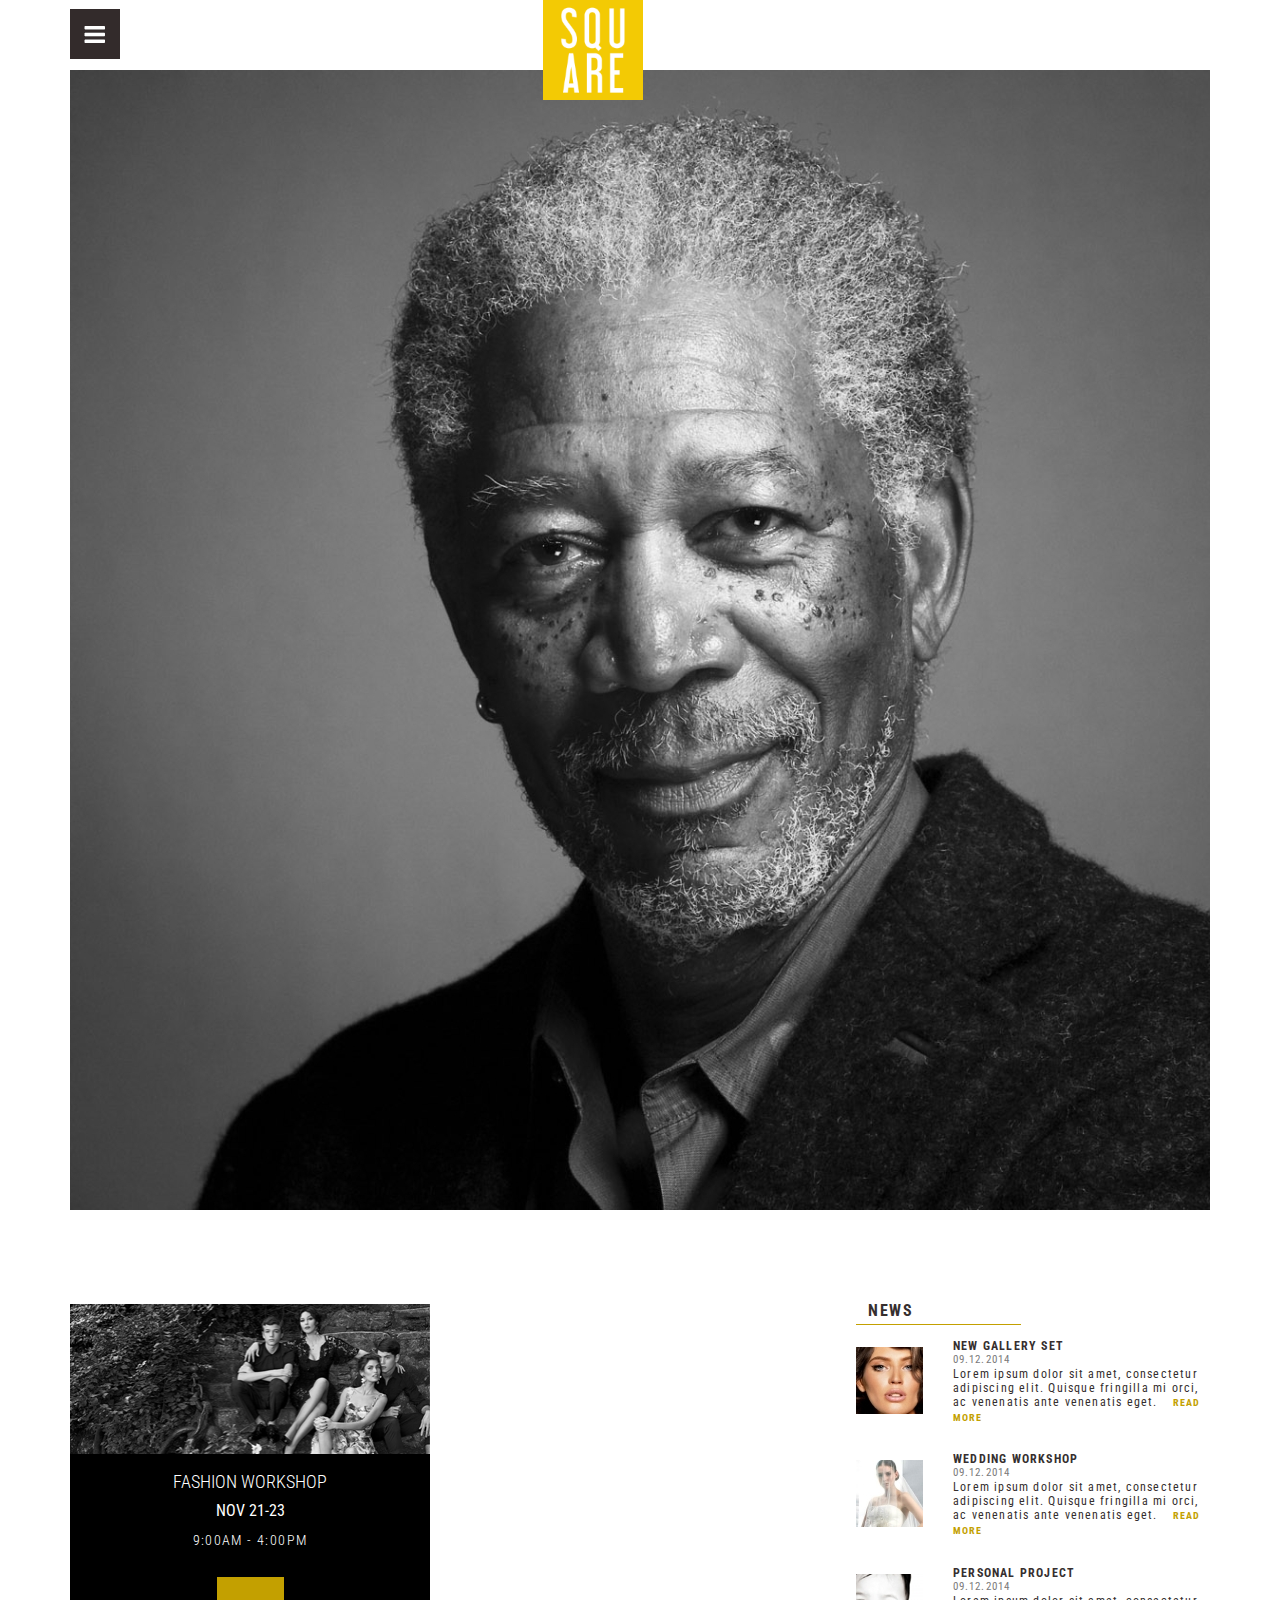
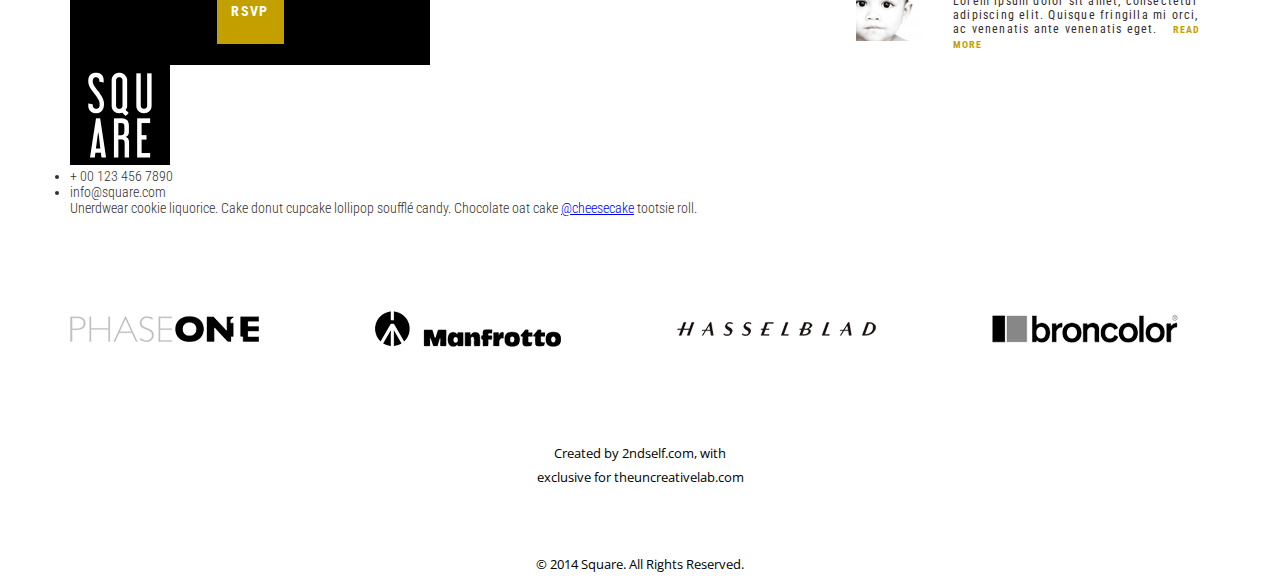
==== app/index.html @ 4759f615 "add" ====
<!doctype html>
<html lang="en">
<head>
    <meta charset="UTF-8">
    <meta name="viewport" content="width=device-width, initial-scale=1">
    <meta http-equiv="X-UA-Compatible" content="ie=edge">

    <link href="https://fonts.googleapis.com/css?family=Open+Sans" rel="stylesheet">
    <link href="https://fonts.googleapis.com/css?family=Roboto+Condensed:300,300i,400,400i,700" rel="stylesheet">
    <link rel="stylesheet" href="https://use.fontawesome.com/releases/v5.5.0/css/all.css"
          integrity="sha384-B4dIYHKNBt8Bc12p+WXckhzcICo0wtJAoU8YZTY5qE0Id1GSseTk6S+L3BlXeVIU"
          crossorigin="anonymous">


    <link rel="stylesheet" href="css/main.css">

    <title>Square</title>
</head>

<body>
<div class="wrapper">

    <header>
        <div class="menu-default">
            <object type="image/svg+xml" data="img/main/menu-default.svg" width="50" height="50"></object>
            <img src="img/main/square_logo.svg" alt="Square">
            <div class="header-socials">
                <a href="#"><i class="fab fa-facebook-f"></i></a>
                <a href="#"><i class="fab fa-twitter"></i></a>
                <a href="#"><i class="fab fa-instagram"></i></a>
                <a href="#"><i class="fab fa-flickr"></i></a>
                <a href="#"><i class="fab fa-google-plus-g"></i></a>
                <a href="#"><i class="fas fa-envelope"></i></a>
            </div>
        </div>

        <div class="menu-open">

        </div>
    </header>

    <div class="portfolio">
        <div class="slide">
            <img src="img/main-slider/Photo.jpg" alt="Morgan Freeman">
        </div>

    </div>

    <div class="bottom">
        <div class="workshop">
            <img src="img/bottom/photo.jpg" alt="">
            <div class="description">
                <h3>fashion workshop</h3>

                <p class="date">NOV 21-23</p>

                <p class="time">9:00am - 4:00pm</p>

                <div class="location">rsvp</div>
            </div>


        </div>

        <div class="news">
            <h3>news</h3>
            <span></span>
            <div class="post-new">
                <div class="post-image">
                    <img src="img/bottom/new-1.jpg" alt="">
                </div>
                <div class="post-description">
                    <h4>New Gallery Set</h4>
                    <p class="post-date">09.12.2014</p>
                    <p class="post-preview">Lorem ipsum dolor sit amet, consectetur adipiscing elit.
                        Quisque fringilla mi orci, ac venenatis ante venenatis eget.<a href="#">read more</a></p>

                </div>
            </div>

            <div class="post-new">
                <div class="post-image">
                    <img src="img/bottom/new-2.jpg" alt="">
                </div>
                <div class="post-description">
                    <h4>wedding workshop</h4>
                    <p class="post-date">09.12.2014</p>
                    <p class="post-preview">Lorem ipsum dolor sit amet, consectetur adipiscing elit.
                        Quisque fringilla mi orci, ac venenatis ante venenatis eget.<a href="#">read more</a></p>

                </div>
            </div>

            <div class="post-new">
                <div class="post-image">
                    <img src="img/bottom/new-3.jpg" alt="">
                </div>
                <div class="post-description">
                    <h4>Personal Project</h4>
                    <p class="post-date">09.12.2014</p>
                    <p class="post-preview">Lorem ipsum dolor sit amet, consectetur adipiscing elit.
                        Quisque fringilla mi orci, ac venenatis ante venenatis eget.<a href="#">read more</a></p>

                </div>
            </div>
        </div>

        <div class="category">
            <div class="contacts-links">
                <div class="contacts-logo">
                    <img src="img/bottom/logo.svg" alt="">
                </div>
                <div class="contacts-details">
                    <ul>
                        <li><i class="fas fa-phone-square"></i>+ 00 123 456 7890</li>
                        <li><i class="fas fa-envelope"></i>info@square.com</li>
                    </ul>
                    <div class="contacts-media">
                        <a href="#"><i class="fab fa-facebook-f"></i></a>
                        <a href="#"><i class="fab fa-twitter"></i></a>
                        <a href="#"><i class="fab fa-instagram"></i></a>
                        <a href="#"><i class="fab fa-flickr"></i></a>
                        <a href="#"><i class="fab fa-google-plus-g"></i></a>
                    </div>
                </div>
            </div>

            <div class="twitter-post">
                <i class="fab fa-twitter fa-2x"></i>
                <p class="twitter-detaile">Unerdwear cookie liquorice. Cake donut cupcake lollipop soufflé candy.
                    Chocolate oat cake <a href="#">@cheesecake</a> tootsie roll.</p>
            </div>
        </div>
    </div>

    <div class="partners">
        <img src="img/partners/phaseone_logo.png" alt="">
        <img src="img/partners/manfrotto_logo.png" alt="">
        <img src="img/partners/hasselblad.png" alt="">
        <img src="img/partners/broncolor_logo.png" alt="">
    </div>

    <footer>
        <div class="footer-content">
            <p>Created by 2ndself.com, with <i class="fas fa-heart"></i></p>
            <p>exclusive for theuncreativelab.com</p>
        </div>

        <div class="copyright">
            <p>© 2014 Square. All Rights Reserved.</p>
        </div>

    </footer>

</div>

</body>
</html>
---- app/css/main.css ----
html, h1, h2, h3, h4, p,
body,
ul,
ol {
  margin: 0;
  padding: 0;
}

body {
  font-family: "Roboto Condensed", sans-serif;
  color: #362f2f;
  font-size: 14px;
  font-weight: 300;
  background-color: white;
  max-width: 1300px;
  width: 100%;
  margin: 0 auto;
}

.wrapper {
  max-width: 1140px;
  width: 100%;
  height: 100%;
  margin: 0 auto;
}

.wrap {
  max-width: 750px;
  width: 100%;
  height: 100%;
  margin: 0 auto;
}

header {
  position: relative;
}

.menu-default {
  display: -webkit-box;
  display: -ms-flexbox;
  display: flex;
  -webkit-box-orient: horizontal;
  -webkit-box-direction: normal;
      -ms-flex-direction: row;
          flex-direction: row;
  -ms-flex-wrap: wrap;
      flex-wrap: wrap;
  -webkit-box-pack: justify;
      -ms-flex-pack: justify;
          justify-content: space-between;
  z-index: 1;
}

.menu-default object {
  margin-top: 9px;
}

.menu-default img {
  z-index: 3;
}

.menu-default .header-socials {
  max-width: 144px;
  width: 100%;
  display: -webkit-box;
  display: -ms-flexbox;
  display: flex;
  -webkit-box-orient: horizontal;
  -webkit-box-direction: normal;
      -ms-flex-direction: row;
          flex-direction: row;
  -ms-flex-wrap: wrap;
      flex-wrap: wrap;
  -webkit-box-pack: justify;
      -ms-flex-pack: justify;
          justify-content: space-between;
  -webkit-box-align: center;
      -ms-flex-align: center;
          align-items: center;
}

.menu-default .header-socials i {
  color: black;
}

.portfolio {
  position: relative;
  top: -30px;
}

.portfolio .slide img {
  width: 100%;
  height: auto;
}

.bottom {
  display: -webkit-box;
  display: -ms-flexbox;
  display: flex;
  -webkit-box-orient: horizontal;
  -webkit-box-direction: normal;
      -ms-flex-direction: row;
          flex-direction: row;
  -ms-flex-wrap: wrap;
      flex-wrap: wrap;
  -webkit-box-pack: justify;
      -ms-flex-pack: justify;
          justify-content: space-between;
  margin-top: 61px;
}

.bottom .workshop {
  display: -webkit-box;
  display: -ms-flexbox;
  display: flex;
  -webkit-box-orient: vertical;
  -webkit-box-direction: normal;
      -ms-flex-direction: column;
          flex-direction: column;
  max-width: 360px;
  width: 100%;
  height: 100%;
  -webkit-box-sizing: border-box;
          box-sizing: border-box;
}

.bottom .workshop .description {
  display: -webkit-box;
  display: -ms-flexbox;
  display: flex;
  -webkit-box-orient: vertical;
  -webkit-box-direction: normal;
      -ms-flex-direction: column;
          flex-direction: column;
  -webkit-box-align: center;
      -ms-flex-align: center;
          align-items: center;
  background-color: #000000;
  text-align: center;
  color: #ffffff;
  padding: 21px;
}

.bottom .workshop .description h3 {
  font-size: 18px;
  font-weight: 300;
  line-height: 14px;
  text-transform: uppercase;
}

.bottom .workshop .description .date {
  font-size: 16px;
  font-weight: 400;
  line-height: 14px;
  text-transform: uppercase;
  margin-top: 15px;
}

.bottom .workshop .description .time {
  font-size: 14px;
  font-weight: 300;
  line-height: 14px;
  text-transform: uppercase;
  letter-spacing: 1.4px;
  margin-top: 15px;
}

.bottom .workshop .description .location {
  width: 67px;
  height: 67px;
  display: -webkit-box;
  display: -ms-flexbox;
  display: flex;
  text-align: center;
  -webkit-box-pack: center;
      -ms-flex-pack: center;
          justify-content: center;
  -webkit-box-align: center;
      -ms-flex-align: center;
          align-items: center;
  background-color: #c3a000;
  -webkit-box-sizing: border-box;
          box-sizing: border-box;
  font-size: 14px;
  font-weight: 700;
  line-height: 14px;
  text-transform: uppercase;
  letter-spacing: 1.4px;
  margin-top: 30px;
}

.news {
  display: -webkit-box;
  display: -ms-flexbox;
  display: flex;
  -webkit-box-orient: vertical;
  -webkit-box-direction: normal;
      -ms-flex-direction: column;
          flex-direction: column;
}

.news h3 {
  color: #362f2f;
  font-size: 16px;
  font-weight: 700;
  line-height: 14px;
  text-transform: uppercase;
  letter-spacing: 1.6px;
  margin-left: 12px;
}

.news span {
  border-bottom: 1px solid #c3a000;
  width: 165px;
  height: 1px;
  margin-top: 6px;
}

.news .post-new {
  display: -webkit-box;
  display: -ms-flexbox;
  display: flex;
  -webkit-box-orient: horizontal;
  -webkit-box-direction: normal;
      -ms-flex-direction: row;
          flex-direction: row;
  -webkit-box-pack: justify;
      -ms-flex-pack: justify;
          justify-content: space-between;
  -webkit-box-align: center;
      -ms-flex-align: center;
          align-items: center;
  width: 354px;
  height: 100%;
}

.news .post-new .post-description {
  display: -webkit-box;
  display: -ms-flexbox;
  display: flex;
  -webkit-box-orient: vertical;
  -webkit-box-direction: normal;
      -ms-flex-direction: column;
          flex-direction: column;
  -webkit-box-align: start;
      -ms-flex-align: start;
          align-items: start;
}

.news .post-new .post-description h4 {
  color: #362f2f;
  font-size: 12px;
  text-transform: uppercase;
  letter-spacing: 1.2px;
}

.news .post-new .post-description .post-date {
  color: #7a7a7a;
  font-size: 11px;
  font-weight: 400;
  line-height: 14px;
  text-transform: uppercase;
  letter-spacing: 1.1px;
}

.news .post-new .post-description .post-preview {
  width: 257px;
  color: #362f2f;
  font-size: 12px;
  font-weight: 400;
  line-height: 14px;
  letter-spacing: 1.2px;
}

.news .post-new .post-description .post-preview a {
  color: #c3a000;
  font-size: 10px;
  font-weight: 700;
  line-height: 14px;
  text-transform: uppercase;
  letter-spacing: 1px;
  text-decoration: none;
  margin-left: 15px;
}

.contacts {
  display: -webkit-box;
  display: -ms-flexbox;
  display: flex;
  -webkit-box-orient: vertical;
  -webkit-box-direction: normal;
      -ms-flex-direction: column;
          flex-direction: column;
  -webkit-box-align: center;
      -ms-flex-align: center;
          align-items: center;
  width: 314px;
  height: 100%;
}

.contacts .contacts-links {
  display: -webkit-box;
  display: -ms-flexbox;
  display: flex;
  -webkit-box-orient: horizontal;
  -webkit-box-direction: normal;
      -ms-flex-direction: row;
          flex-direction: row;
  -webkit-box-pack: justify;
      -ms-flex-pack: justify;
          justify-content: space-between;
  width: 268px;
}

.contacts .contacts-links .contacts-details {
  margin-top: 16px;
}

.contacts .contacts-links .contacts-details ul {
  list-style: none;
}

.contacts .contacts-links .contacts-details ul li {
  font-size: 12px;
  font-weight: 400;
  line-height: 14px;
  text-transform: uppercase;
  margin: 5px;
}

.contacts .contacts-links .contacts-details i {
  margin-right: 25px;
}

.contacts .contacts-links .contacts-media {
  display: -webkit-box;
  display: -ms-flexbox;
  display: flex;
  -webkit-box-orient: horizontal;
  -webkit-box-direction: normal;
      -ms-flex-direction: row;
          flex-direction: row;
  -webkit-box-pack: justify;
      -ms-flex-pack: justify;
          justify-content: space-between;
  width: 117px;
}

.contacts .contacts-links .contacts-media i {
  color: #362f2f;
  margin-top: 25px;
}

.contacts .twitter-post {
  display: -webkit-box;
  display: -ms-flexbox;
  display: flex;
  -webkit-box-orient: vertical;
  -webkit-box-direction: normal;
      -ms-flex-direction: column;
          flex-direction: column;
  width: 314px;
  -webkit-box-pack: center;
      -ms-flex-pack: center;
          justify-content: center;
  -webkit-box-align: center;
      -ms-flex-align: center;
          align-items: center;
  text-align: center;
  margin-top: 80px;
}

.contacts .twitter-post .twitter-detaile {
  margin-top: 21px;
  color: #c3a000;
  font-size: 18px;
  font-weight: 400;
  line-height: 18px;
  font-style: italic;
}

.contacts .twitter-post .twitter-detaile a {
  color: #000000;
}

.partners {
  display: -webkit-box;
  display: -ms-flexbox;
  display: flex;
  -webkit-box-orient: horizontal;
  -webkit-box-direction: normal;
      -ms-flex-direction: row;
          flex-direction: row;
  -webkit-box-pack: justify;
      -ms-flex-pack: justify;
          justify-content: space-between;
  -ms-flex-wrap: wrap;
      flex-wrap: wrap;
  -webkit-box-align: center;
      -ms-flex-align: center;
          align-items: center;
  margin-top: 95px;
  max-width: 1108px;
  width: 100%;
  height: 100%;
}

footer {
  display: -webkit-box;
  display: -ms-flexbox;
  display: flex;
  -webkit-box-orient: vertical;
  -webkit-box-direction: normal;
      -ms-flex-direction: column;
          flex-direction: column;
  color: #000000;
  font-family: "Open Sans";
  font-size: 13px;
  font-weight: 400;
  line-height: 24px;
  text-align: center;
}

footer .footer-content {
  margin-top: 94px;
}

footer .copyright {
  margin-top: 63px;
}

.gallery {
  display: -webkit-box;
  display: -ms-flexbox;
  display: flex;
  -webkit-box-orient: horizontal;
  -webkit-box-direction: normal;
      -ms-flex-direction: row;
          flex-direction: row;
  -ms-flex-wrap: wrap;
      flex-wrap: wrap;
  max-width: 1140px;
  width: 100%;
  height: auto;
  -webkit-box-sizing: border-box;
          box-sizing: border-box;
  position: relative;
  z-index: 1;
  top: -30px;
}

.gallery .gallery-description {
  width: 380px;
  height: 380px;
  background-color: white;
  display: -webkit-box;
  display: -ms-flexbox;
  display: flex;
  -webkit-box-orient: vertical;
  -webkit-box-direction: normal;
      -ms-flex-direction: column;
          flex-direction: column;
  -webkit-box-align: start;
      -ms-flex-align: start;
          align-items: start;
  -webkit-box-pack: center;
      -ms-flex-pack: center;
          justify-content: center;
  -webkit-box-sizing: border-box;
          box-sizing: border-box;
  padding: 0 20px;
}

.gallery .gallery-description h2 {
  color: #362f2f;
  font-size: 24px;
  font-weight: 400;
  line-height: 14px;
  text-transform: uppercase;
  letter-spacing: 2.4px;
}

.gallery .gallery-description p {
  color: #362f2f;
  font-size: 18px;
  font-weight: 300;
  line-height: 14px;
  text-transform: uppercase;
  letter-spacing: 1.8px;
  margin-top: 11px;
}

.gallery .gallery-post {
  width: 380px;
  height: 380px;
}

.btn-back {
  width: 50px;
  height: 50px;
  background-color: #362f2f;
  display: -webkit-box;
  display: -ms-flexbox;
  display: flex;
  -webkit-box-align: center;
      -ms-flex-align: center;
          align-items: center;
  -webkit-box-pack: center;
      -ms-flex-pack: center;
          justify-content: center;
  margin-top: 63px;
}

.btn-back a {
  color: white;
}

.first-row {
  position: relative;
  display: -webkit-box;
  display: -ms-flexbox;
  display: flex;
  -webkit-box-orient: horizontal;
  -webkit-box-direction: normal;
      -ms-flex-direction: row;
          flex-direction: row;
  -ms-flex-pack: distribute;
      justify-content: space-around;
  max-width: 1140px;
  width: 100%;
  height: 100%;
  z-index: 1;
  top: -25px;
}

.first-row .blog-post-first {
  display: -webkit-box;
  display: -ms-flexbox;
  display: flex;
  -webkit-box-orient: vertical;
  -webkit-box-direction: normal;
      -ms-flex-direction: column;
          flex-direction: column;
  -webkit-box-pack: center;
      -ms-flex-pack: center;
          justify-content: center;
}

.first-row .blog-post-first .first-blog-description {
  width: 360px;
  background-color: #362f2f;
  -webkit-box-sizing: border-box;
          box-sizing: border-box;
  padding: 32px 10px;
}

.first-row .blog-post-first .first-blog-description h3 {
  color: #ffffff;
  font-size: 26px;
  font-weight: 400;
  line-height: 24px;
  text-transform: uppercase;
  width: 280px;
  margin-bottom: 17px;
}

.first-row .blog-post-first .first-blog-description p {
  color: #ffffff;
  font-size: 14px;
  font-weight: 300;
  max-width: 337px;
  width: 100%;
  height: 100%;
}

.first-row .blog-post-first .blog-btn {
  background-color: #c3a000;
  -webkit-box-sizing: border-box;
          box-sizing: border-box;
  text-align: center;
  width: 180px;
  padding: 10px 60px;
  margin: auto;
  margin-top: 53px;
}

.first-row .blog-post-first .blog-btn a {
  text-decoration: none;
  color: #ffffff;
  font-size: 12px;
  font-weight: 700;
  text-transform: uppercase;
}

.first-row .blog-post-first .blog-details {
  display: -webkit-box;
  display: -ms-flexbox;
  display: flex;
  -webkit-box-orient: horizontal;
  -webkit-box-direction: normal;
      -ms-flex-direction: row;
          flex-direction: row;
  -ms-flex-pack: distribute;
      justify-content: space-around;
  margin-top: 63px;
}

.first-row .blog-post-first .blog-details .blog-calc {
  margin-left: 150px;
}

.first-row .blog-post-first span {
  width: 330px;
  border: 1px dotted #a7a7a7;
  margin-top: 23px;
}

.first-row .blog-post-second {
  display: -webkit-box;
  display: -ms-flexbox;
  display: flex;
  -webkit-box-orient: vertical;
  -webkit-box-direction: normal;
      -ms-flex-direction: column;
          flex-direction: column;
  -webkit-box-pack: center;
      -ms-flex-pack: center;
          justify-content: center;
}

.first-row .blog-post-second .second-blog-description {
  width: 360px;
  background-color: #000000;
  -webkit-box-sizing: border-box;
          box-sizing: border-box;
  padding: 32px 10px;
}

.first-row .blog-post-second .second-blog-description h3 {
  color: #ffffff;
  font-size: 26px;
  font-weight: 400;
  line-height: 24px;
  text-transform: uppercase;
  width: 320px;
  margin-bottom: 17px;
}

.first-row .blog-post-second .second-blog-description p {
  color: #ffffff;
  font-size: 14px;
  font-weight: 300;
  max-width: 337px;
  width: 100%;
  height: 100%;
}

.first-row .blog-post-second .blog-btn {
  background-color: #c3a000;
  -webkit-box-sizing: border-box;
          box-sizing: border-box;
  text-align: center;
  width: 180px;
  padding: 10px 60px;
  margin: auto;
  margin-top: 20px;
}

.first-row .blog-post-second .blog-btn a {
  text-decoration: none;
  color: #ffffff;
  font-size: 12px;
  font-weight: 700;
  text-transform: uppercase;
}

.first-row .blog-post-second .blog-details {
  display: -webkit-box;
  display: -ms-flexbox;
  display: flex;
  -webkit-box-orient: horizontal;
  -webkit-box-direction: normal;
      -ms-flex-direction: row;
          flex-direction: row;
  -ms-flex-pack: distribute;
      justify-content: space-around;
  margin-top: 30px;
}

.first-row .blog-post-second .blog-details .blog-calc {
  margin-left: 150px;
}

.first-row .blog-post-second span {
  width: 330px;
  border: 1px dotted #a7a7a7;
  margin-top: 23px;
}

.second-row {
  display: -webkit-box;
  display: -ms-flexbox;
  display: flex;
  -webkit-box-orient: horizontal;
  -webkit-box-direction: normal;
      -ms-flex-direction: row;
          flex-direction: row;
  -ms-flex-pack: distribute;
      justify-content: space-around;
  max-width: 1140px;
  width: 100%;
  height: 100%;
}

.second-row .blog-post-first {
  display: -webkit-box;
  display: -ms-flexbox;
  display: flex;
  -webkit-box-orient: vertical;
  -webkit-box-direction: normal;
      -ms-flex-direction: column;
          flex-direction: column;
  -webkit-box-pack: center;
      -ms-flex-pack: center;
          justify-content: center;
}

.second-row .blog-post-first .first-blog-description {
  width: 360px;
  background-color: #362f2f;
  -webkit-box-sizing: border-box;
          box-sizing: border-box;
  padding: 32px 10px;
}

.second-row .blog-post-first .first-blog-description h3 {
  color: #ffffff;
  font-size: 26px;
  font-weight: 400;
  line-height: 24px;
  text-transform: uppercase;
  width: 320px;
  margin-bottom: 17px;
}

.second-row .blog-post-first .first-blog-description p {
  color: #ffffff;
  font-size: 14px;
  font-weight: 300;
  max-width: 337px;
  width: 100%;
  height: 100%;
}

.second-row .blog-post-first .blog-btn {
  background-color: #c3a000;
  -webkit-box-sizing: border-box;
          box-sizing: border-box;
  text-align: center;
  width: 180px;
  padding: 10px 60px;
  margin: auto;
  margin-top: 53px;
}

.second-row .blog-post-first .blog-btn a {
  text-decoration: none;
  color: #ffffff;
  font-size: 12px;
  font-weight: 700;
  text-transform: uppercase;
}

.second-row .blog-post-first .blog-details {
  display: -webkit-box;
  display: -ms-flexbox;
  display: flex;
  -webkit-box-orient: horizontal;
  -webkit-box-direction: normal;
      -ms-flex-direction: row;
          flex-direction: row;
  -ms-flex-pack: distribute;
      justify-content: space-around;
  margin-top: 63px;
}

.second-row .blog-post-first .blog-details .blog-calc {
  margin-left: 150px;
}

.second-row .blog-post-first span {
  width: 330px;
  border: 1px dotted #a7a7a7;
  margin-top: 23px;
}

.second-row .blog-post-second {
  display: -webkit-box;
  display: -ms-flexbox;
  display: flex;
  -webkit-box-orient: vertical;
  -webkit-box-direction: normal;
      -ms-flex-direction: column;
          flex-direction: column;
  -webkit-box-pack: center;
      -ms-flex-pack: center;
          justify-content: center;
}

.second-row .blog-post-second .second-blog-description {
  width: 360px;
  background-color: #000000;
  -webkit-box-sizing: border-box;
          box-sizing: border-box;
  padding: 32px 10px;
}

.second-row .blog-post-second .second-blog-description h3 {
  color: #ffffff;
  font-size: 26px;
  font-weight: 400;
  line-height: 24px;
  text-transform: uppercase;
  width: 320px;
  margin-bottom: 17px;
}

.second-row .blog-post-second .second-blog-description p {
  color: #ffffff;
  font-size: 14px;
  font-weight: 300;
  max-width: 337px;
  width: 100%;
  height: 100%;
}

.second-row .blog-post-second .blog-btn {
  background-color: #c3a000;
  -webkit-box-sizing: border-box;
          box-sizing: border-box;
  text-align: center;
  width: 180px;
  padding: 10px 60px;
  margin: auto;
  margin-top: 53px;
}

.second-row .blog-post-second .blog-btn a {
  text-decoration: none;
  color: #ffffff;
  font-size: 12px;
  font-weight: 700;
  text-transform: uppercase;
}

.second-row .blog-post-second .blog-details {
  display: -webkit-box;
  display: -ms-flexbox;
  display: flex;
  -webkit-box-orient: horizontal;
  -webkit-box-direction: normal;
      -ms-flex-direction: row;
          flex-direction: row;
  -ms-flex-pack: distribute;
      justify-content: space-around;
  margin-top: 63px;
}

.second-row .blog-post-second .blog-details .blog-calc {
  margin-left: 150px;
}

.second-row .blog-post-second span {
  width: 330px;
  border: 1px dotted #a7a7a7;
  margin-top: 23px;
}

.blog-buttons {
  max-width: 1140px;
  width: 100%;
  height: 100%;
  display: -webkit-box;
  display: -ms-flexbox;
  display: flex;
  -webkit-box-pack: center;
      -ms-flex-pack: center;
          justify-content: center;
}

.blog-buttons .pagination {
  display: -webkit-box;
  display: -ms-flexbox;
  display: flex;
  -webkit-box-orient: horizontal;
  -webkit-box-direction: normal;
      -ms-flex-direction: row;
          flex-direction: row;
  max-width: 453px;
  width: 100%;
  height: 100%;
  margin-top: 63px;
  -ms-flex-pack: distribute;
      justify-content: space-around;
  -webkit-box-align: center;
      -ms-flex-align: center;
          align-items: center;
}

.blog-buttons .pagination button {
  color: #ffffff;
  font-size: 12px;
  font-weight: 400;
  line-height: 21px;
  text-transform: uppercase;
  background-color: #362f2f;
  display: -webkit-box;
  display: -ms-flexbox;
  display: flex;
  -webkit-box-align: center;
      -ms-flex-align: center;
          align-items: center;
  -webkit-box-pack: center;
      -ms-flex-pack: center;
          justify-content: center;
  -webkit-box-orient: vertical;
  -webkit-box-direction: normal;
      -ms-flex-direction: column;
          flex-direction: column;
  border: none;
  -webkit-box-sizing: border-box;
          box-sizing: border-box;
  padding: 16px 27px;
}

.blog-buttons .pagination a {
  color: #202020;
  font-size: 12px;
  font-weight: 300;
  line-height: 21px;
  text-decoration: none;
}

.blog-post-content {
  display: -webkit-box;
  display: -ms-flexbox;
  display: flex;
  -webkit-box-orient: vertical;
  -webkit-box-direction: normal;
      -ms-flex-direction: column;
          flex-direction: column;
  margin: 0 auto;
}

.blog-post-content h2 {
  color: #333333;
  font-size: 30px;
  font-weight: 400;
  line-height: 30px;
  text-transform: uppercase;
  margin-bottom: 23px;
}

.blog-post-content .blog-post-icons {
  display: -webkit-box;
  display: -ms-flexbox;
  display: flex;
  -webkit-box-orient: horizontal;
  -webkit-box-direction: normal;
      -ms-flex-direction: row;
          flex-direction: row;
  max-width: 330px;
  width: 100%;
  height: 100%;
  -webkit-box-pack: justify;
      -ms-flex-pack: justify;
          justify-content: space-between;
  margin: 0 auto;
}

.blog-post-content .blog-post-icons__calendar span {
  color: #333333;
  font-size: 12px;
  font-style: italic;
  line-height: 20px;
  margin-left: 13px;
}

.blog-post-content .blog-post-icons__comment span {
  color: #000000;
  font-size: 12px;
  font-style: italic;
  line-height: 20px;
  margin-left: 8px;
}

.blog-post-content .blog-post-icons__likes span {
  color: #000000;
  font-size: 12px;
  font-style: italic;
  line-height: 20px;
  margin-left: 9px;
}

.blog-post-content .blog-post-main-text {
  margin-top: 31px;
  max-width: 704px;
  width: 100%;
  height: 100%;
}

.blog-post-content .blog-post-main-text p {
  color: #000000;
  font-size: 13px;
  font-weight: 400;
  line-height: 22.4px;
  margin-bottom: 23px;
  text-align: justify;
}

.blog-post-content .blog-post-main-text p span {
  text-transform: uppercase;
}

.blog-post-content .blog-post-links {
  background-color: #f8f8f8;
  display: -webkit-box;
  display: -ms-flexbox;
  display: flex;
  -webkit-box-orient: horizontal;
  -webkit-box-direction: normal;
      -ms-flex-direction: row;
          flex-direction: row;
  max-width: 750px;
  width: 100%;
  height: 100%;
  -webkit-box-pack: justify;
      -ms-flex-pack: justify;
          justify-content: space-between;
  margin: 0 auto;
  -webkit-box-sizing: border-box;
          box-sizing: border-box;
  padding: 30px 43px;
}

.blog-post-content .blog-post-links .container-links {
  width: 178px;
  height: 100%;
  display: -webkit-box;
  display: -ms-flexbox;
  display: flex;
  -webkit-box-orient: horizontal;
  -webkit-box-direction: normal;
      -ms-flex-direction: row;
          flex-direction: row;
  -webkit-box-pack: justify;
      -ms-flex-pack: justify;
          justify-content: space-between;
}

.blog-post-content .blog-post-links .container-links a {
  color: #333333;
  font-size: 12px;
  font-weight: 700;
  line-height: 22.4px;
  text-transform: uppercase;
  text-decoration: none;
}

.blog-post-content .blog-post-links .container-other a {
  color: #333333;
  text-decoration: none;
}

.blog-post-area {
  margin-top: 68px;
}

.blog-post-area h3 {
  color: #333333;
  font-size: 18px;
  font-weight: 700;
  line-height: 20.8px;
}

.blog-post-area .comment {
  max-width: 750px;
  width: 100%;
  height: 100%;
  display: -webkit-box;
  display: -ms-flexbox;
  display: flex;
  -webkit-box-orient: horizontal;
  -webkit-box-direction: normal;
      -ms-flex-direction: row;
          flex-direction: row;
  -ms-flex-wrap: wrap;
      flex-wrap: wrap;
  -webkit-box-pack: justify;
      -ms-flex-pack: justify;
          justify-content: space-between;
  margin-top: 26px;
}

.blog-post-area .comment .author-details {
  display: -webkit-box;
  display: -ms-flexbox;
  display: flex;
  -webkit-box-orient: horizontal;
  -webkit-box-direction: normal;
      -ms-flex-direction: row;
          flex-direction: row;
  -ms-flex-wrap: wrap;
      flex-wrap: wrap;
  -ms-flex-pack: distribute;
      justify-content: space-around;
  width: 206px;
}

.blog-post-area .comment .author-details .author {
  color: #333333;
  font-size: 16px;
  font-weight: 400;
  line-height: 20.8px;
}

.blog-post-area .comment .author-details .comment-date {
  color: #7f8c8c;
  font-size: 12px;
  font-weight: 400;
  line-height: 20.8px;
}

.blog-post-area .comment .reply {
  color: #333333;
  font-size: 12px;
  font-weight: 400;
  line-height: 20.8px;
  text-transform: uppercase;
}

.blog-post-area .comment .reply a {
  text-decoration: none;
  color: #333333;
}

.blog-post-area .comment .comment-main {
  display: -webkit-box;
  display: -ms-flexbox;
  display: flex;
  -webkit-box-orient: horizontal;
  -webkit-box-direction: normal;
      -ms-flex-direction: row;
          flex-direction: row;
  max-width: 750px;
  width: 100%;
  background-color: #e6e6e6;
}

.blog-post-area .comment .comment-main p {
  color: #000000;
  font-size: 14px;
  font-weight: 400;
  line-height: 22.4px;
  -webkit-box-sizing: border-box;
          box-sizing: border-box;
  padding: 15px 23px;
}

.blog-post-area .comment-second {
  max-width: 720px;
  width: 100%;
  height: 100%;
  display: -webkit-box;
  display: -ms-flexbox;
  display: flex;
  -webkit-box-orient: horizontal;
  -webkit-box-direction: normal;
      -ms-flex-direction: row;
          flex-direction: row;
  -ms-flex-wrap: wrap;
      flex-wrap: wrap;
  -webkit-box-pack: justify;
      -ms-flex-pack: justify;
          justify-content: space-between;
  margin-top: 26px;
  margin-left: 30px;
}

.blog-post-area .comment-second .author-details {
  display: -webkit-box;
  display: -ms-flexbox;
  display: flex;
  -webkit-box-orient: horizontal;
  -webkit-box-direction: normal;
      -ms-flex-direction: row;
          flex-direction: row;
  -ms-flex-wrap: wrap;
      flex-wrap: wrap;
  -ms-flex-pack: distribute;
      justify-content: space-around;
  width: 206px;
}

.blog-post-area .comment-second .author-details .author {
  color: #333333;
  font-size: 16px;
  font-weight: 400;
  line-height: 20.8px;
}

.blog-post-area .comment-second .author-details .comment-date {
  color: #7f8c8c;
  font-size: 12px;
  font-weight: 400;
  line-height: 20.8px;
}

.blog-post-area .comment-second .reply {
  color: #333333;
  font-size: 12px;
  font-weight: 400;
  line-height: 20.8px;
  text-transform: uppercase;
}

.blog-post-area .comment-second .reply a {
  text-decoration: none;
  color: #333333;
}

.blog-post-area .comment-second .comment-main {
  display: -webkit-box;
  display: -ms-flexbox;
  display: flex;
  -webkit-box-orient: horizontal;
  -webkit-box-direction: normal;
      -ms-flex-direction: row;
          flex-direction: row;
  max-width: 750px;
  width: 100%;
  background-color: #f8f8f8;
}

.blog-post-area .comment-second .comment-main p {
  color: #000000;
  font-size: 14px;
  font-weight: 400;
  line-height: 22.4px;
  -webkit-box-sizing: border-box;
          box-sizing: border-box;
  padding: 15px 23px;
}

.form {
  margin-top: 93px;
}

.form h3 {
  color: #333333;
  font-size: 20px;
  line-height: 20.8px;
}

.form p {
  color: #333333;
  font-size: 12px;
  font-weight: 400;
  line-height: 16.8px;
}

.form .first-line, .form .second-line {
  display: -webkit-box;
  display: -ms-flexbox;
  display: flex;
  -webkit-box-orient: horizontal;
  -webkit-box-direction: normal;
      -ms-flex-direction: row;
          flex-direction: row;
  -webkit-box-pack: justify;
      -ms-flex-pack: justify;
          justify-content: space-between;
  max-width: 721px;
  width: 100%;
  height: 100%;
}

.form .first-line #fname, .form .first-line #mail, .form .first-line #site, .form .first-line #job, .form .second-line #fname, .form .second-line #mail, .form .second-line #site, .form .second-line #job {
  -webkit-box-sizing: border-box;
          box-sizing: border-box;
  border: 1px solid #000000;
  padding: 16px 17px;
  max-width: 331px;
  width: 100%;
  margin: 11px;
}

.form #message {
  max-width: 475px;
  width: 100%;
  height: 187px;
  border: 1px solid #000000;
  margin: 15px;
  resize: none;
}

.form #send {
  position: relative;
  background-color: #333333;
  -webkit-box-sizing: border-box;
          box-sizing: border-box;
  padding: 11px 70px;
  color: #ffffff;
  font-size: 18px;
  font-weight: 700;
  line-height: 16.8px;
  text-transform: uppercase;
  border: none;
  top: -30px;
  cursor: pointer;
}

.category {
  display: -webkit-box;
  display: -ms-flexbox;
  display: flex;
  -webkit-box-orient: vertical;
  -webkit-box-direction: normal;
      -ms-flex-direction: column;
          flex-direction: column;
}

.category h3 {
  color: #362f2f;
  font-size: 16px;
  font-weight: 700;
  line-height: 14px;
  text-transform: uppercase;
  letter-spacing: 1.6px;
  margin-left: 12px;
}

.category span {
  border-bottom: 1px solid #c3a000;
  width: 165px;
  height: 1px;
  margin-top: 6px;
}

.category .category-list {
  display: -webkit-box;
  display: -ms-flexbox;
  display: flex;
  -webkit-box-orient: vertical;
  -webkit-box-direction: normal;
      -ms-flex-direction: column;
          flex-direction: column;
  -webkit-box-align: center;
      -ms-flex-align: center;
          align-items: center;
}

.category .category-list ul {
  margin-top: 33px;
}

.category .category-list ul li a {
  color: #353535;
  font-size: 14px;
  font-weight: 400;
  line-height: 21px;
  text-decoration: none;
}
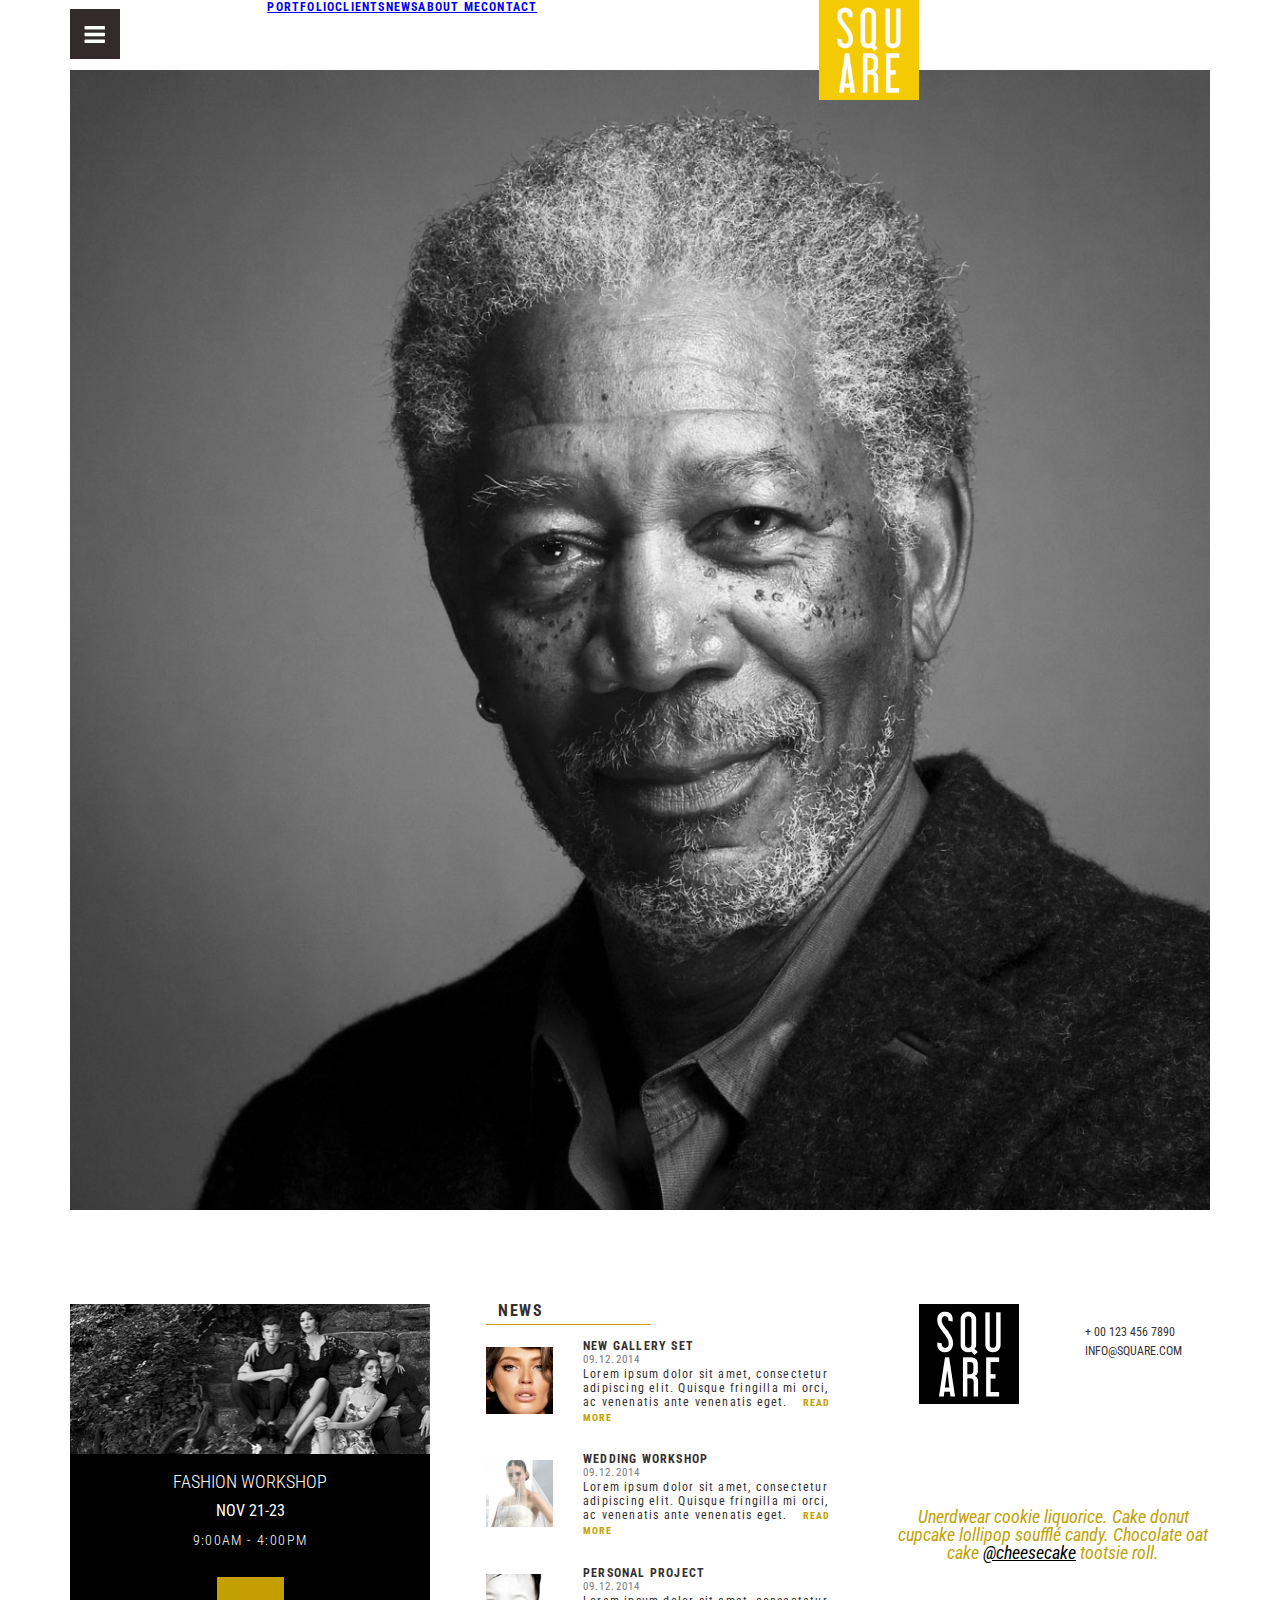
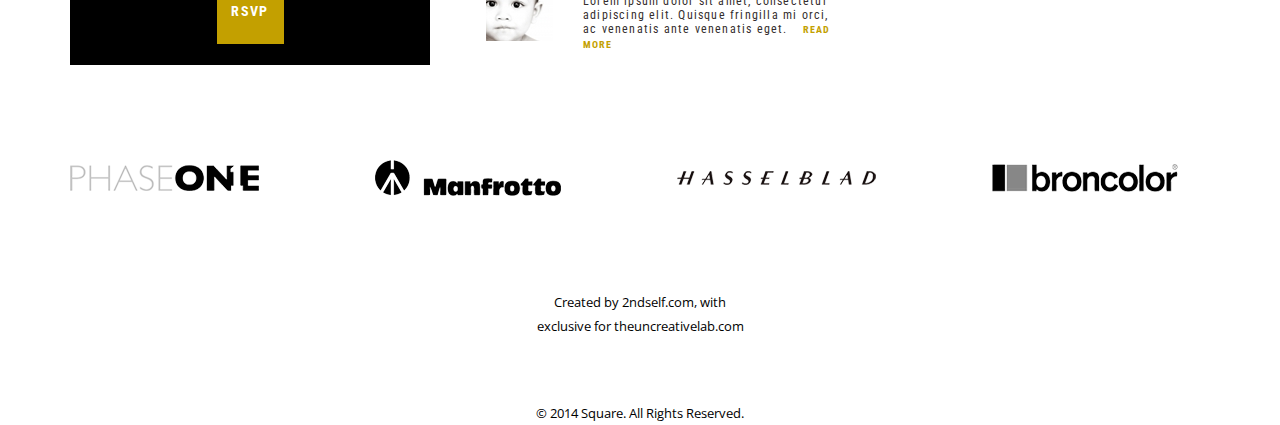
==== commit bd405fff: "try to add nav" ====
--- a/app/index.html
+++ b/app/index.html
@@ -22,7 +22,19 @@
 
     <header>
         <div class="menu-default">
-            <object type="image/svg+xml" data="img/main/menu-default.svg" width="50" height="50"></object>
+
+                <object type="image/svg+xml" data="img/main/menu-default.svg" width="50" height="50"></object>
+
+                <ul class="menu">
+                    <li><a href="#">portfolio</a></li>
+                    <li><a href="#">clients</a></li>
+                    <li><a href="#">news</a></li>
+                    <li><a href="#">about me</a></li>
+                    <li><a href="#">contact</a></li>
+                </ul>
+
+
+
             <img src="img/main/square_logo.svg" alt="Square">
             <div class="header-socials">
                 <a href="#"><i class="fab fa-facebook-f"></i></a>
@@ -105,7 +117,7 @@
             </div>
         </div>
 
-        <div class="category">
+        <div class="contacts">
             <div class="contacts-links">
                 <div class="contacts-logo">
                     <img src="img/bottom/logo.svg" alt="">
--- a/app/css/main.css
+++ b/app/css/main.css
@@ -57,6 +57,28 @@
 
 .menu-default img {
   z-index: 3;
+}
+
+.menu-default .menu {
+  color: #362f2f;
+  font-size: 12px;
+  font-weight: 700;
+  text-transform: uppercase;
+  letter-spacing: 1.2px;
+  list-style: none;
+  display: -webkit-box;
+  display: -ms-flexbox;
+  display: flex;
+  -webkit-box-orient: horizontal;
+  -webkit-box-direction: normal;
+      -ms-flex-direction: row;
+          flex-direction: row;
+  max-width: 404px;
+  width: 100%;
+}
+
+.menu-default .menu ul li a {
+  margin: 30px 15px;
 }
 
 .menu-default .header-socials {
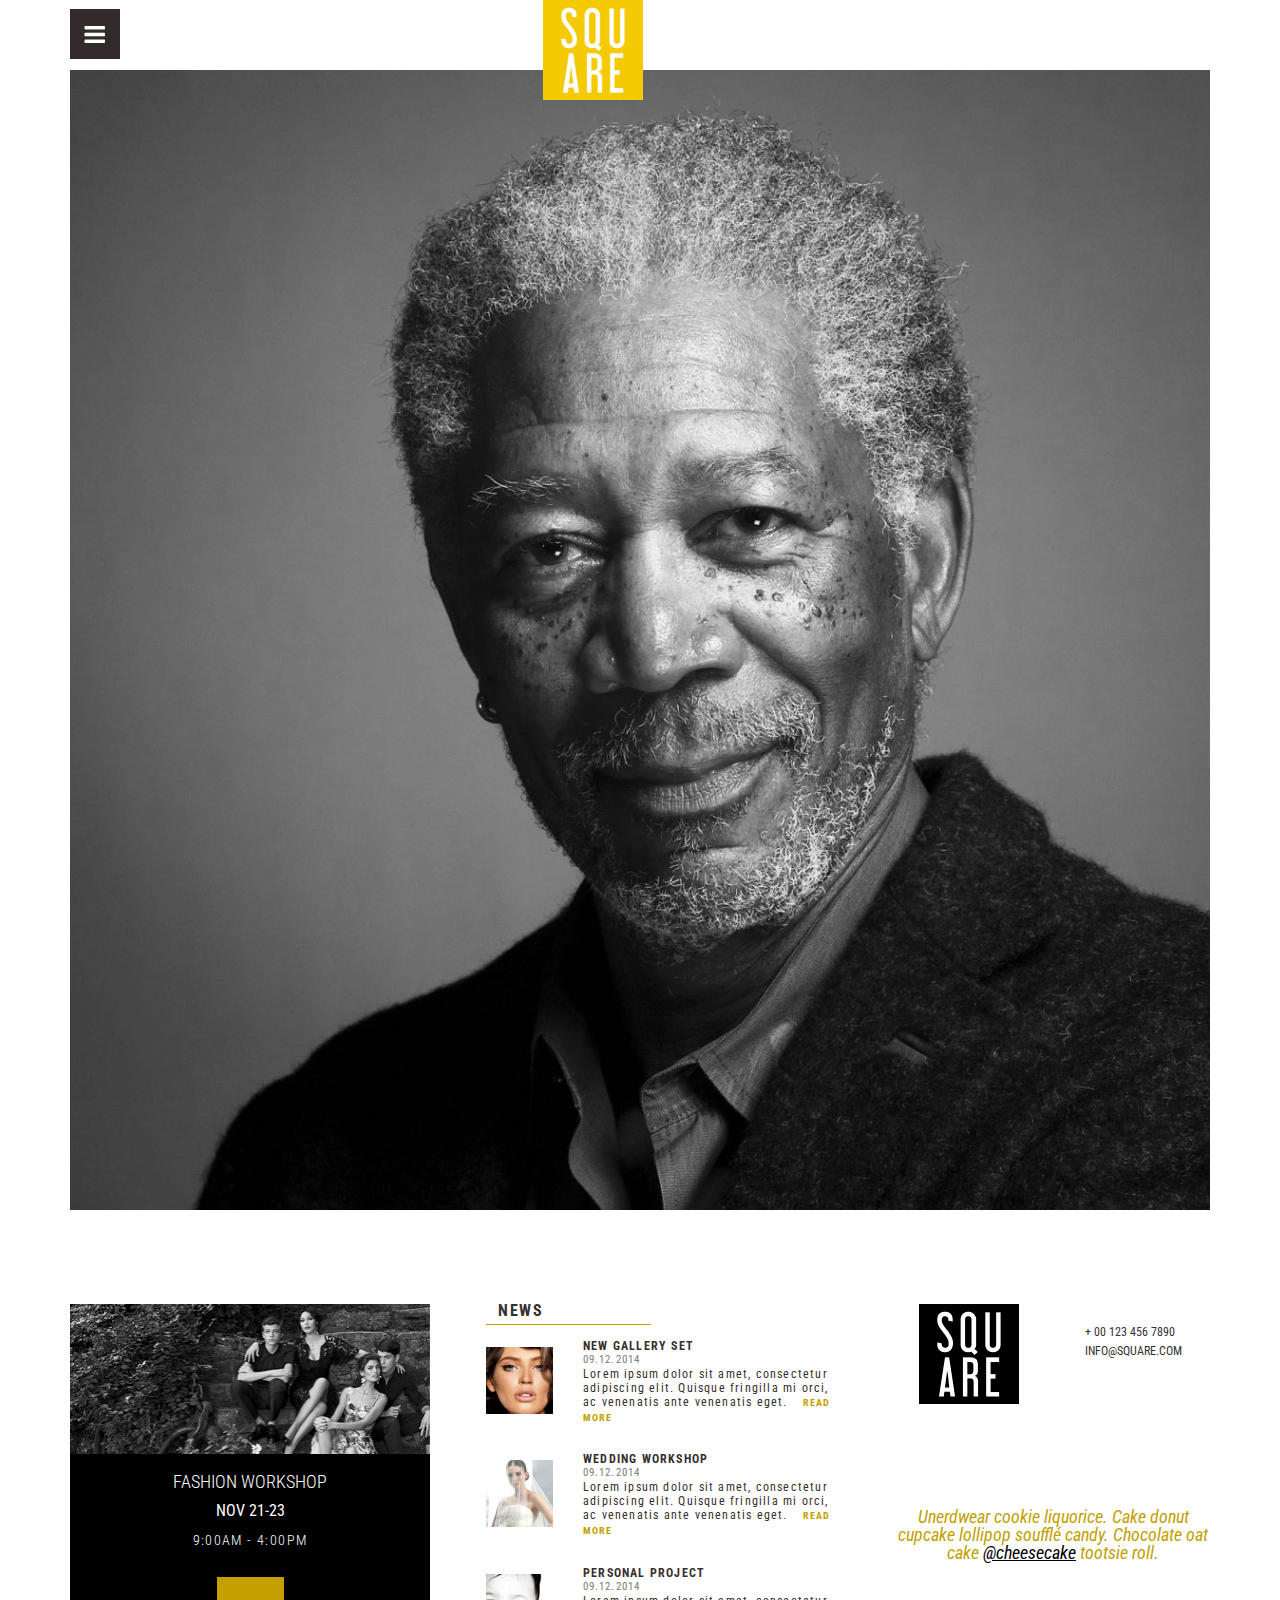
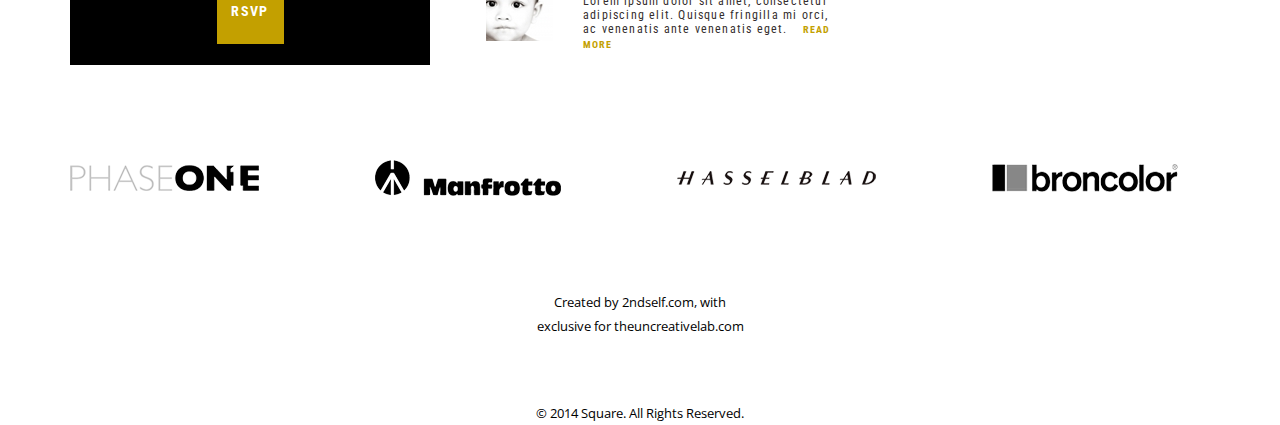
==== commit ef5038e1: "add menu" ====
--- a/app/index.html
+++ b/app/index.html
@@ -27,6 +27,20 @@
 
                 <ul class="menu">
                     <li><a href="#">portfolio</a></li>
+                    <ul class="first-submenu">
+                        <li><a href="#">Fashion</a></li>
+                        <li><a href="#">Editorial</a></li>
+                        <li><a href="#">street</a></li>
+                        <li><a href="#">black white</a></li>
+                        <ul class="second-submenu">
+                            <li><a href="#">Gallery /1</a></li>
+                            <li><a href="#">Gallery /1</a></li>
+                            <li><a href="#">Gallery /3</a></li>
+                            <li><a href="#">Gallery /4</a></li>
+                            <li><a href="#">Gallery /5</a></li>
+                        </ul>
+                        <li><a href="">personal</a></li>
+                    </ul>
                     <li><a href="#">clients</a></li>
                     <li><a href="#">news</a></li>
                     <li><a href="#">about me</a></li>
--- a/app/css/main.css
+++ b/app/css/main.css
@@ -73,12 +73,28 @@
   -webkit-box-direction: normal;
       -ms-flex-direction: row;
           flex-direction: row;
+  -ms-flex-pack: distribute;
+      justify-content: space-around;
+  margin-top: 30px;
   max-width: 404px;
   width: 100%;
-}
-
-.menu-default .menu ul li a {
-  margin: 30px 15px;
+  display: none;
+}
+
+.menu-default .menu li a {
+  color: #362f2f;
+  text-decoration: none;
+  margin-top: 7px;
+  border-bottom: 1px solid transparent;
+}
+
+.menu-default .menu li a:hover {
+  border-bottom: 1px solid #f3c90c;
+  margin-top: 7px;
+}
+
+.menu-default .menu .first-submenu {
+  display: none;
 }
 
 .menu-default .header-socials {
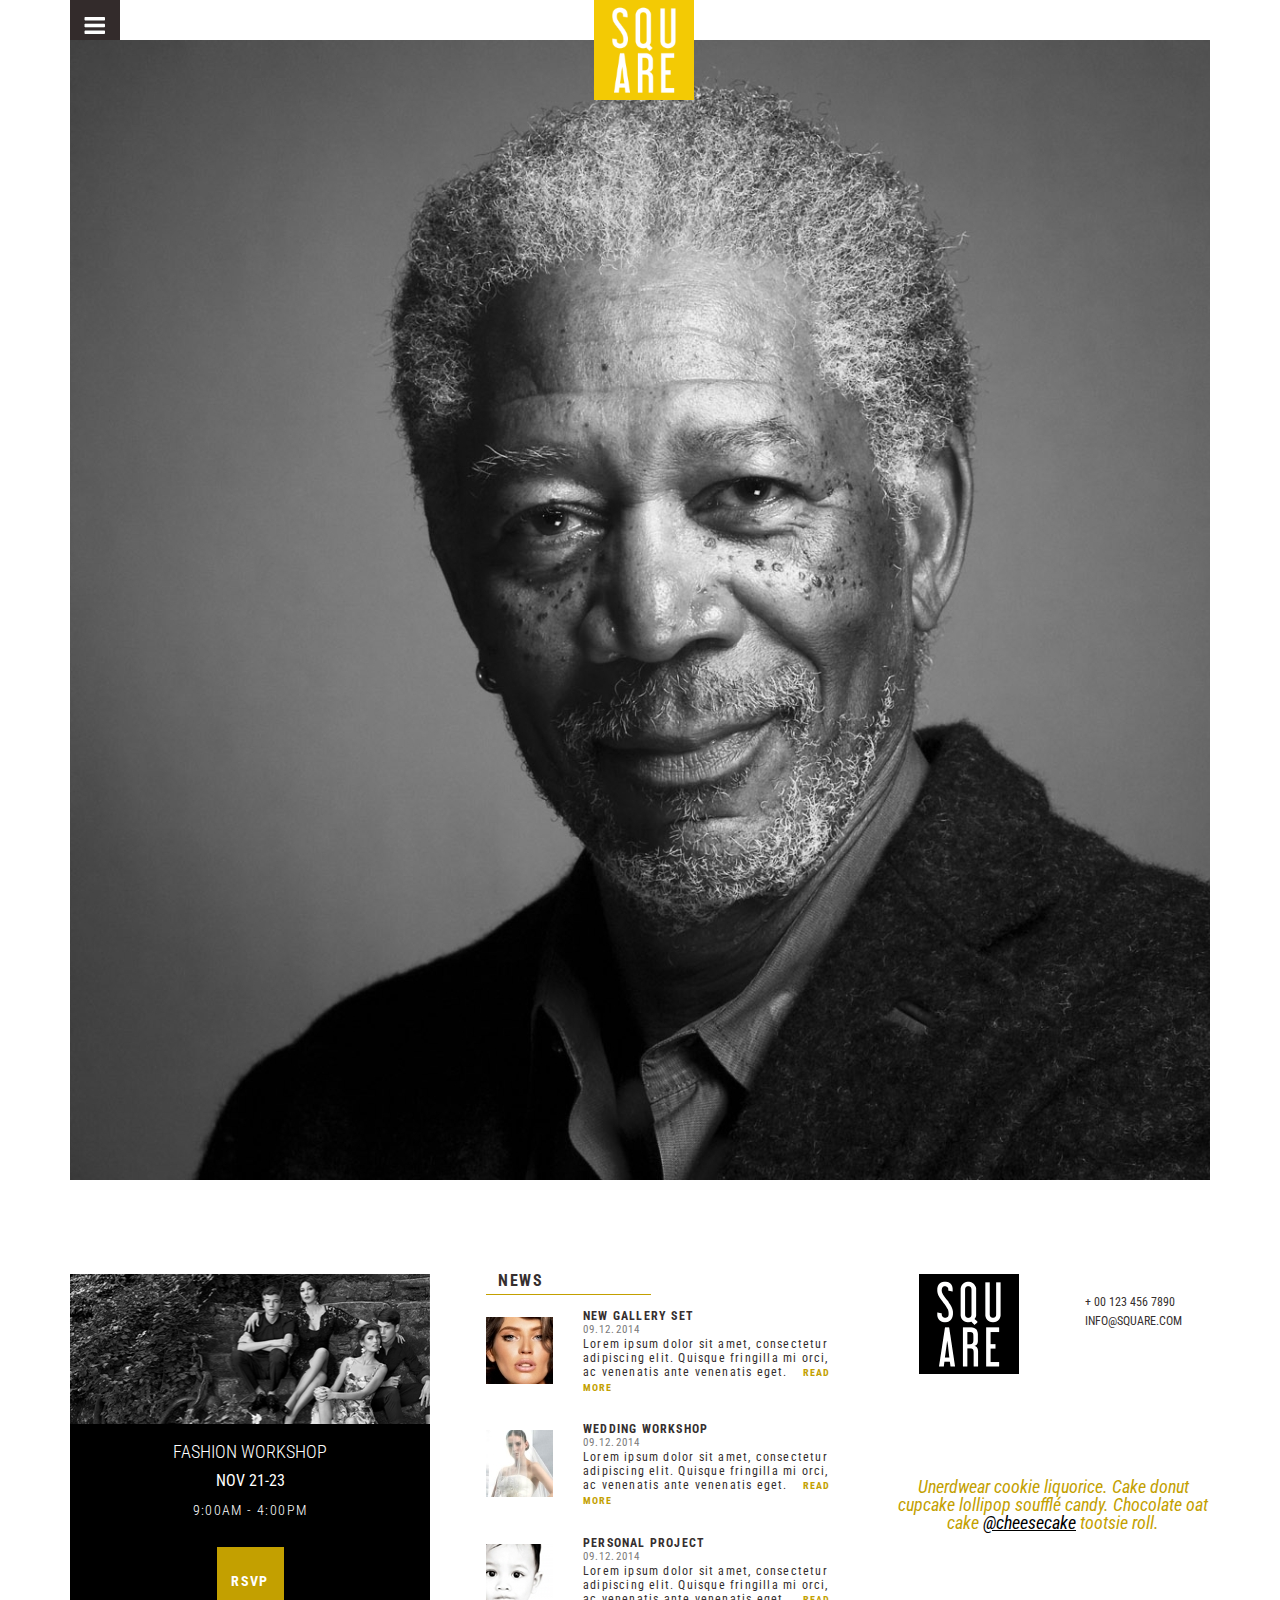
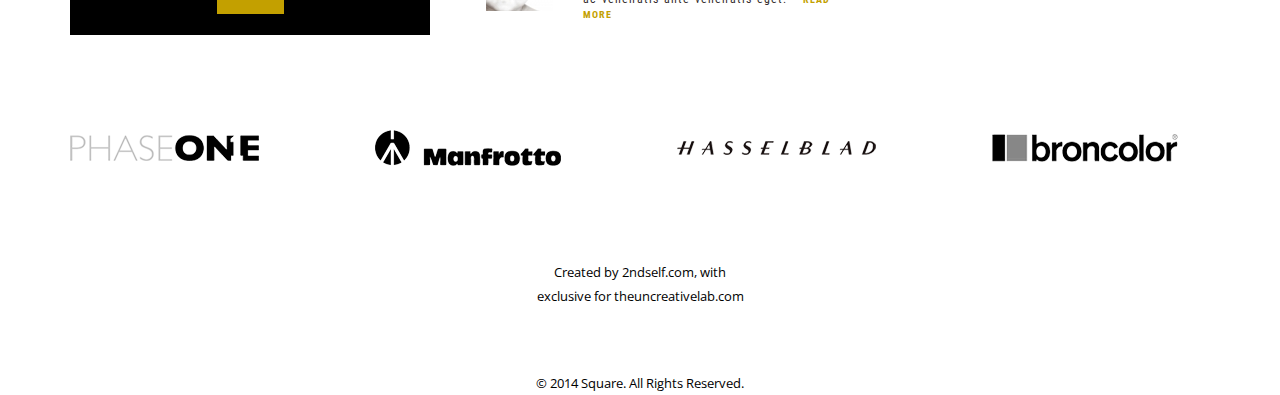
==== commit b3891209: "add some changes" ====
--- a/app/index.html
+++ b/app/index.html
@@ -46,7 +46,6 @@
                     <li><a href="#">about me</a></li>
                     <li><a href="#">contact</a></li>
                 </ul>
-
 
 
             <img src="img/main/square_logo.svg" alt="Square">
--- a/app/css/main.css
+++ b/app/css/main.css
@@ -31,84 +31,137 @@
   margin: 0 auto;
 }
 
+/*header
+  position: relative */
+/*.menu-default
+  display: flex
+  flex-direction: row
+  flex-wrap: wrap
+  justify-content: space-between
+  z-index: 1
+  object
+    margin-top: 9px
+  img
+    z-index: 3
+
+  .menu
+    color: #362f2f
+    font-size: 12px
+    font-weight: 700
+    text-transform: uppercase
+    letter-spacing: 1.2px
+    list-style: none
+    display: flex
+    flex-direction: row
+    justify-content: space-around
+    margin-top: 30px
+    max-width: 404px
+    width: 100%
+    display: none
+    li
+      a
+        color: #362f2f
+        text-decoration: none
+        margin-top: 7px
+        border-bottom: 1px solid transparent
+        &:hover
+          border-bottom: 1px solid #f3c90c
+          margin-top: 7px
+    .first-submenu
+      display: none
+
+  .header-socials
+    max-width: 144px
+    width: 100%
+    display: flex
+    flex-direction: row
+    flex-wrap: wrap
+    justify-content: space-between
+    align-items: center
+    i
+      color: black*/
+/*header
+  position: relative
+  height: 70px
+  .wrapper
+    display: flex
+    justify-content: space-between
+    align-items: center
+    .nav-block-header
+      display: flex
+      align-items: center
+      .main-btn
+        position: absolute
+        width: 100%
+        height: 100%
+        border: 1px solid #362f2f
+      .btn-block
+        position: relative
+        width: 50px
+        height: 50px
+      .btn-open
+          z-index: 100
+          background-color: #362f2f
+          color: white
+      .btn-closed
+          background-color: transparent
+          color: black
+  .none
+    display: none
+
+    .menu
+      display: flex
+      li a
+        display: block
+        padding: 10px 15px
+
+      .menu-item
+        margin-right: 2px
+        position: relative
+
+      .menu-item, .submenu-item
+        color: #362f2f
+        font: 700 12px/1 "Roboto Condensed"
+        text-transform: uppercase
+        letter-spacing: 1.2px
+
+        .submenu
+          position: absolute
+          display: none
+          top: 57%
+          left: 100%
+          background-color: #fff
+
+          .submenu-item
+            margin-top: 1px
+
+  a
+    color: black
+
+  img
+    position: absolute
+    z-index: 100
+    top: 0
+    left: 46%
+
+  .social
+    max-width: 170px
+    color: #362f2f
+    font-size: 12px
+    list-style: none
+    display: flex
+    flex-direction: row
+    li
+      margin-right: 15px*/
 header {
   position: relative;
-}
-
-.menu-default {
-  display: -webkit-box;
-  display: -ms-flexbox;
-  display: flex;
-  -webkit-box-orient: horizontal;
-  -webkit-box-direction: normal;
-      -ms-flex-direction: row;
-          flex-direction: row;
-  -ms-flex-wrap: wrap;
-      flex-wrap: wrap;
-  -webkit-box-pack: justify;
-      -ms-flex-pack: justify;
-          justify-content: space-between;
-  z-index: 1;
-}
-
-.menu-default object {
-  margin-top: 9px;
-}
-
-.menu-default img {
-  z-index: 3;
-}
-
-.menu-default .menu {
-  color: #362f2f;
-  font-size: 12px;
-  font-weight: 700;
-  text-transform: uppercase;
-  letter-spacing: 1.2px;
-  list-style: none;
-  display: -webkit-box;
-  display: -ms-flexbox;
-  display: flex;
-  -webkit-box-orient: horizontal;
-  -webkit-box-direction: normal;
-      -ms-flex-direction: row;
-          flex-direction: row;
-  -ms-flex-pack: distribute;
-      justify-content: space-around;
-  margin-top: 30px;
-  max-width: 404px;
-  width: 100%;
-  display: none;
-}
-
-.menu-default .menu li a {
-  color: #362f2f;
-  text-decoration: none;
-  margin-top: 7px;
-  border-bottom: 1px solid transparent;
-}
-
-.menu-default .menu li a:hover {
-  border-bottom: 1px solid #f3c90c;
-  margin-top: 7px;
-}
-
-.menu-default .menu .first-submenu {
-  display: none;
-}
-
-.menu-default .header-socials {
-  max-width: 144px;
-  width: 100%;
-  display: -webkit-box;
-  display: -ms-flexbox;
-  display: flex;
-  -webkit-box-orient: horizontal;
-  -webkit-box-direction: normal;
-      -ms-flex-direction: row;
-          flex-direction: row;
-  -ms-flex-wrap: wrap;
-      flex-wrap: wrap;
+  height: 70px;
+}
+
+header .wrapper {
+  display: -webkit-box;
+  display: -ms-flexbox;
+  display: flex;
   -webkit-box-pack: justify;
       -ms-flex-pack: justify;
           justify-content: space-between;
@@ -117,8 +170,112 @@
           align-items: center;
 }
 
-.menu-default .header-socials i {
+header .nav-block-header {
+  display: -webkit-box;
+  display: -ms-flexbox;
+  display: flex;
+  -webkit-box-align: center;
+      -ms-flex-align: center;
+          align-items: center;
+}
+
+header .btn-block {
+  position: relative;
+  width: 50px;
+  height: 50px;
+}
+
+header .main-btn {
+  position: absolute;
+  width: 100%;
+  height: 100%;
+  border: 1px solid #362f2f;
+}
+
+header .btn-open {
+  z-index: 100;
+  background-color: #362f2f;
+  color: white;
+}
+
+header .btn-closed {
+  background-color: transparent;
   color: black;
+}
+
+header .none {
+  display: none;
+}
+
+header .menu li a {
+  display: block;
+  padding: 10px 15px;
+  text-decoration: none;
+}
+
+header .menu-item {
+  margin-right: 2px;
+  position: relative;
+}
+
+header .menu-item, header .submenu-item {
+  color: #362f2f;
+  text-transform: uppercase;
+  letter-spacing: 1.2px;
+  font-size: 12px;
+  font-weight: 700;
+}
+
+header .menu {
+  display: -webkit-box;
+  display: -ms-flexbox;
+  display: flex;
+  list-style: none;
+}
+
+header .submenu {
+  position: absolute;
+  display: none;
+  background-color: #fff;
+  list-style: none;
+}
+
+header .submenu-item {
+  margin-top: 1px;
+}
+
+header .submenu-item .submenu {
+  top: 57%;
+  left: 100%;
+}
+
+header a {
+  color: black;
+}
+
+header img {
+  position: absolute;
+  z-index: 100;
+  top: 0;
+  left: 46%;
+}
+
+header .social {
+  max-width: 170px;
+  color: #362f2f;
+  font-size: 12px;
+  display: -webkit-box;
+  display: -ms-flexbox;
+  display: flex;
+  -webkit-box-orient: horizontal;
+  -webkit-box-direction: normal;
+      -ms-flex-direction: row;
+          flex-direction: row;
+  list-style: none;
+}
+
+header .social li {
+  margin-right: 15px;
 }
 
 .portfolio {
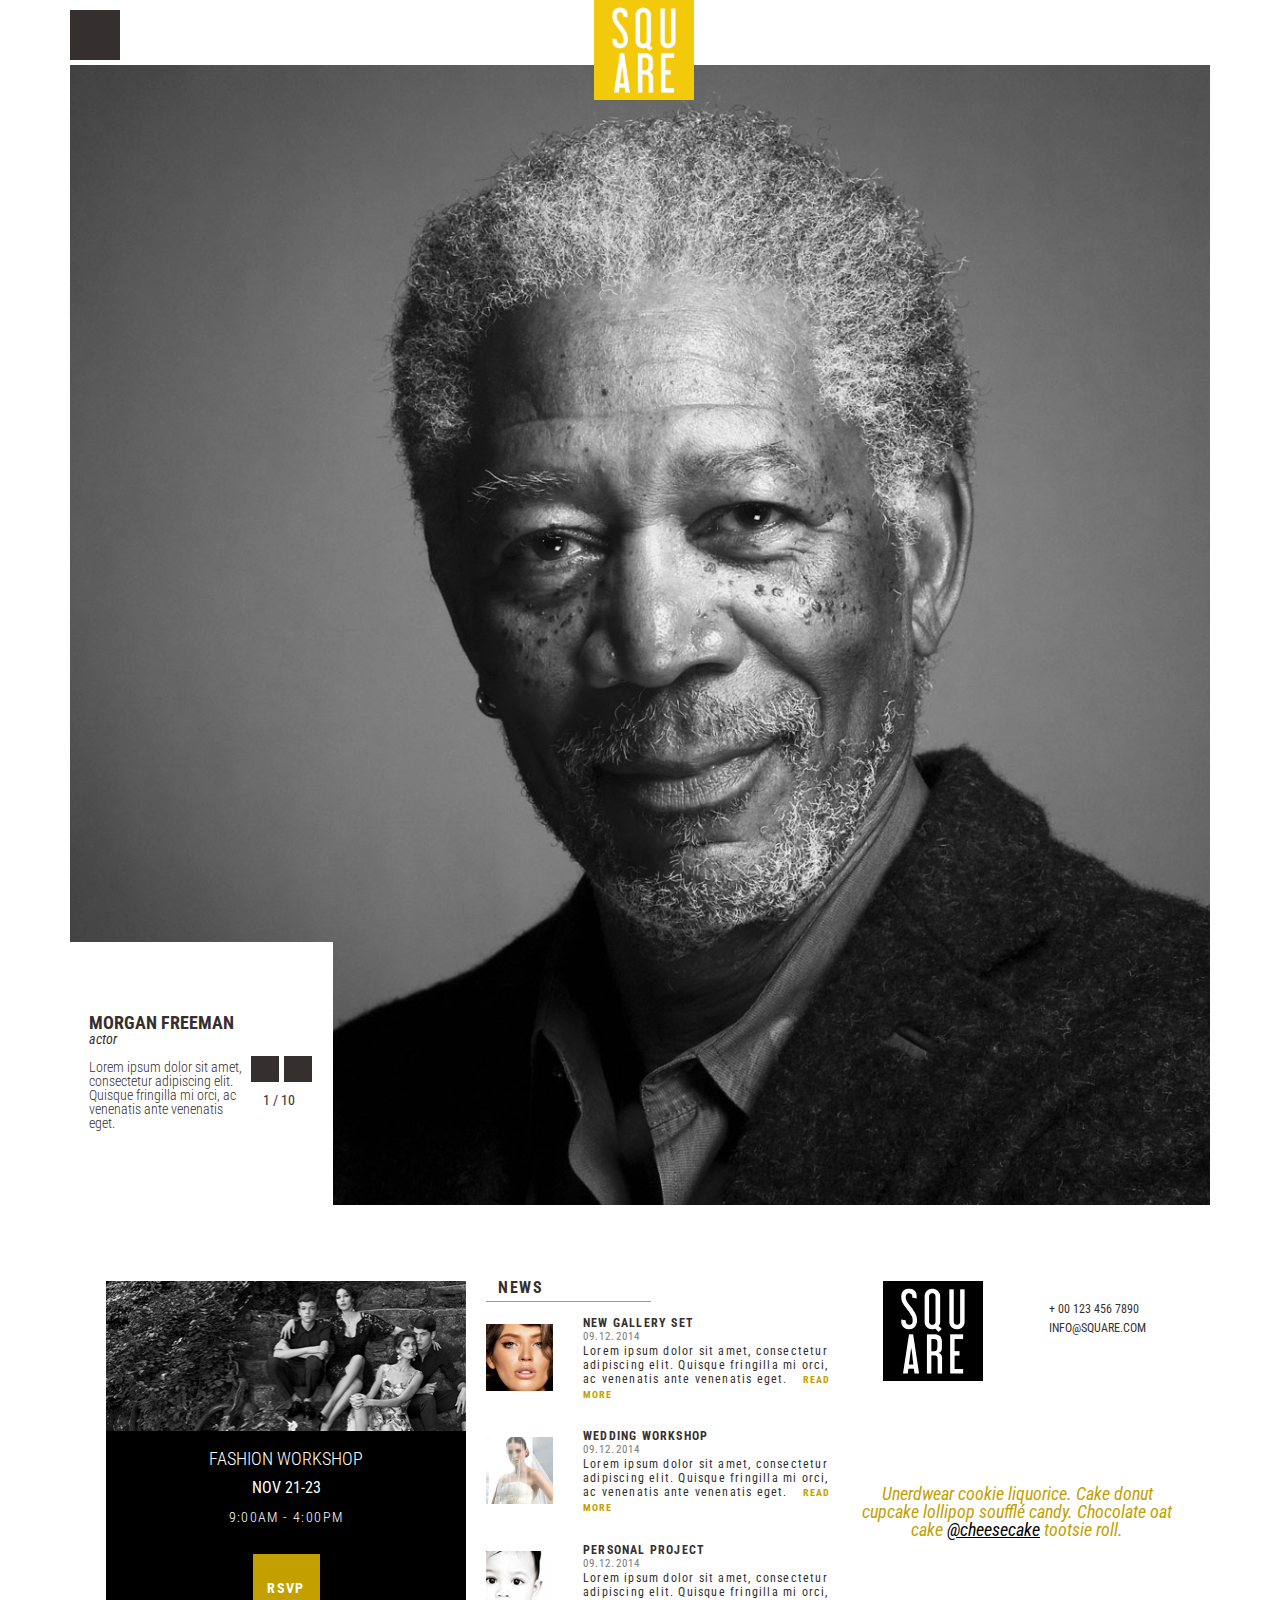
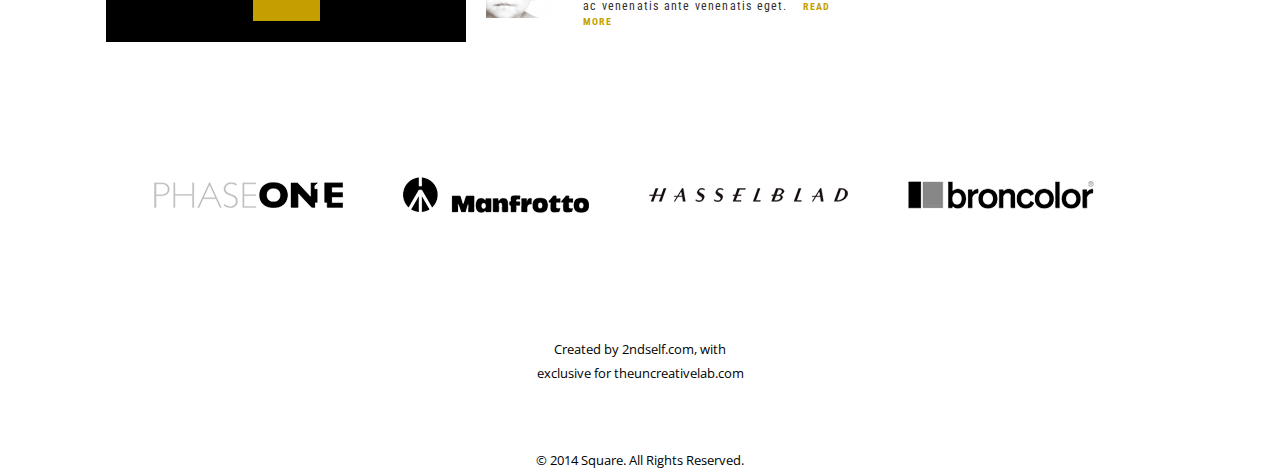
==== commit eba65ea4: "add main page and mobile" ====
--- a/app/index.html
+++ b/app/index.html
@@ -21,52 +21,102 @@
 <div class="wrapper">
 
     <header>
-        <div class="menu-default">
-
-                <object type="image/svg+xml" data="img/main/menu-default.svg" width="50" height="50"></object>
-
-                <ul class="menu">
-                    <li><a href="#">portfolio</a></li>
-                    <ul class="first-submenu">
-                        <li><a href="#">Fashion</a></li>
-                        <li><a href="#">Editorial</a></li>
-                        <li><a href="#">street</a></li>
-                        <li><a href="#">black white</a></li>
-                        <ul class="second-submenu">
-                            <li><a href="#">Gallery /1</a></li>
-                            <li><a href="#">Gallery /1</a></li>
-                            <li><a href="#">Gallery /3</a></li>
-                            <li><a href="#">Gallery /4</a></li>
-                            <li><a href="#">Gallery /5</a></li>
-                        </ul>
-                        <li><a href="">personal</a></li>
+        <div class="wrapper">
+            <div class="nav-block-header">
+                <div class="btn-block">
+                    <button class="main-btn btn-open">
+                        <i class="fas fa-bars"></i>
+                    </button>
+                    <button class="main-btn btn-closed">
+                        <i class="fas fa-times"></i>
+                    </button>
+                </div>
+                <nav id="nav" class="nav none">
+                    <ul class="menu">
+                        <li class="menu-item">
+                            <a href="portfolio.html">portfolio</a>
+                            <ul class="submenu">
+                                <li class="submenu-item"><a href="#"><i class="fas fa-caret-right"></i>fashion</a></li>
+                                <li class="submenu-item"><a href="#"><i class="fas fa-caret-right"></i>editorial</a>
+                                </li>
+                                <li class="submenu-item"><a href="#"><i class="fas fa-caret-right"></i>street</a></li>
+                                <li class="submenu-item"><a href="#"><i class="fas fa-caret-right"></i>black white</a>
+                                    <ul class="submenu">
+                                        <li class="submenu-item"><a href="#"><i class="fas fa-caret-right"></i>gallery
+                                            /1</a></li>
+                                        <li class="submenu-item"><a href="#"><i class="fas fa-caret-right"></i>gallery
+                                            /2</a></li>
+                                        <li class="submenu-item"><a href="#"><i class="fas fa-caret-right"></i>gallery
+                                            /3</a></li>
+                                        <li class="submenu-item"><a href="#"><i class="fas fa-caret-right"></i>gallery
+                                            /4</a></li>
+                                        <li class="submenu-item"><a href="#"><i class="fas fa-caret-right"></i>gallery
+                                            /5</a></li>
+                                    </ul>
+                                </li>
+                                <li class="submenu-item"><a href="#"><i class="fas fa-caret-right"></i>personal</a></li>
+                            </ul>
+                        </li>
+                        <li class="menu-item"><a href="#">clients</a></li>
+                        <li class="menu-item"><a href="blog.html">news</a></li>
+                        <li class="menu-item"><a href="#">about me</a></li>
+                        <li class="menu-item"><a href="#">contact</a></li>
                     </ul>
-                    <li><a href="#">clients</a></li>
-                    <li><a href="#">news</a></li>
-                    <li><a href="#">about me</a></li>
-                    <li><a href="#">contact</a></li>
-                </ul>
-
-
-            <img src="img/main/square_logo.svg" alt="Square">
-            <div class="header-socials">
-                <a href="#"><i class="fab fa-facebook-f"></i></a>
-                <a href="#"><i class="fab fa-twitter"></i></a>
-                <a href="#"><i class="fab fa-instagram"></i></a>
-                <a href="#"><i class="fab fa-flickr"></i></a>
-                <a href="#"><i class="fab fa-google-plus-g"></i></a>
-                <a href="#"><i class="fas fa-envelope"></i></a>
-            </div>
-        </div>
-
-        <div class="menu-open">
-
+                </nav>
+            </div>
+            <img src="img/main/square_logo.png" alt="main_logo">
+            <ul class="social">
+                <li><a href="https://www.facebook.com/"><i class="fab fa-facebook-f"></i></a></li>
+                <li><a href="https://twitter.com/"><i class="fab fa-twitter"></i></a></li>
+                <li><a href="https://www.instagram.com/"><i class="fab fa-instagram"></i></a></li>
+                <li><a href="https://www.flickr.com/"><i class="fab fa-flickr"></i></a></li>
+                <li><a href="https://plus.google.com/"><i class="fab fa-google-plus-g"></i></a></li>
+                <li><a href="mailto:rada.zayats@i.ua?subject=Справилась я с ДЗ"><i class="fas fa-envelope"></i></a></li>
+            </ul>
         </div>
     </header>
 
     <div class="portfolio">
-        <div class="slide">
-            <img src="img/main-slider/Photo.jpg" alt="Morgan Freeman">
+        <div id="gallery">
+            <div class="slide">
+                <div class="photos">
+                    <img src="img/main-slider/Photo.jpg" alt="Morgan Freeman">
+                    <img src="img/blog-post/your_photo.jpg" alt="Brad Pitt">
+                </div>
+
+                <div class="popup">
+                    <div class="popup_content">
+                        <div>
+                            <h4 class="popup_title">morgan freeman</h4>
+                            <p class="popup_subtitle">actor</p>
+                            <p class="popup_text">
+                                Lorem ipsum dolor sit amet, consectetur adipiscing elit.
+                                Quisque fringilla mi orci, ac venenatis ante venenatis eget.
+                            </p>
+                        </div>
+                        <div class="popup_right">
+                            <i class="fas fa-compress-arrows-alt popup_icon"></i>
+                            <div class="buttons">
+                                <button class="prev"><i class="fas fa-angle-left"></i></button>
+                                <button class="next"><i class="fas fa-angle-right"></i></button>
+                            </div>
+                            <p>1 / 10</p>
+                        </div>
+                    </div>
+                    <ul class="popup_icon">
+                        <li>
+                            <i class="fas fa-heart"></i>
+                        </li>
+                        <li>
+                            <i class="fas fa-share"></i>
+                        </li>
+                        <li>
+                            <i class="fas fa-envelope"></i>
+                        </li>
+                    </ul>
+                </div>
+
+            </div>
         </div>
 
     </div>
@@ -158,6 +208,7 @@
         </div>
     </div>
 
+
     <div class="partners">
         <img src="img/partners/phaseone_logo.png" alt="">
         <img src="img/partners/manfrotto_logo.png" alt="">
@@ -178,6 +229,6 @@
     </footer>
 
 </div>
-
+<script src="js/menu-opener.js"></script>
 </body>
 </html>--- a/app/css/main.css
+++ b/app/css/main.css
@@ -31,131 +31,10 @@
   margin: 0 auto;
 }
 
-/*header
-  position: relative */
-/*.menu-default
-  display: flex
-  flex-direction: row
-  flex-wrap: wrap
-  justify-content: space-between
-  z-index: 1
-  object
-    margin-top: 9px
-  img
-    z-index: 3
-
-  .menu
-    color: #362f2f
-    font-size: 12px
-    font-weight: 700
-    text-transform: uppercase
-    letter-spacing: 1.2px
-    list-style: none
-    display: flex
-    flex-direction: row
-    justify-content: space-around
-    margin-top: 30px
-    max-width: 404px
-    width: 100%
-    display: none
-    li
-      a
-        color: #362f2f
-        text-decoration: none
-        margin-top: 7px
-        border-bottom: 1px solid transparent
-        &:hover
-          border-bottom: 1px solid #f3c90c
-          margin-top: 7px
-    .first-submenu
-      display: none
-
-  .header-socials
-    max-width: 144px
-    width: 100%
-    display: flex
-    flex-direction: row
-    flex-wrap: wrap
-    justify-content: space-between
-    align-items: center
-    i
-      color: black*/
-/*header
-  position: relative
-  height: 70px
-  .wrapper
-    display: flex
-    justify-content: space-between
-    align-items: center
-    .nav-block-header
-      display: flex
-      align-items: center
-      .main-btn
-        position: absolute
-        width: 100%
-        height: 100%
-        border: 1px solid #362f2f
-      .btn-block
-        position: relative
-        width: 50px
-        height: 50px
-      .btn-open
-          z-index: 100
-          background-color: #362f2f
-          color: white
-      .btn-closed
-          background-color: transparent
-          color: black
-  .none
-    display: none
-
-    .menu
-      display: flex
-      li a
-        display: block
-        padding: 10px 15px
-
-      .menu-item
-        margin-right: 2px
-        position: relative
-
-      .menu-item, .submenu-item
-        color: #362f2f
-        font: 700 12px/1 "Roboto Condensed"
-        text-transform: uppercase
-        letter-spacing: 1.2px
-
-        .submenu
-          position: absolute
-          display: none
-          top: 57%
-          left: 100%
-          background-color: #fff
-
-          .submenu-item
-            margin-top: 1px
-
-  a
-    color: black
-
-  img
-    position: absolute
-    z-index: 100
-    top: 0
-    left: 46%
-
-  .social
-    max-width: 170px
-    color: #362f2f
-    font-size: 12px
-    list-style: none
-    display: flex
-    flex-direction: row
-    li
-      margin-right: 15px*/
 header {
   position: relative;
   height: 70px;
+  z-index: 3;
 }
 
 header .wrapper {
@@ -170,7 +49,7 @@
           align-items: center;
 }
 
-header .nav-block-header {
+header .wrapper .nav-block-header {
   display: -webkit-box;
   display: -ms-flexbox;
   display: flex;
@@ -179,26 +58,26 @@
           align-items: center;
 }
 
-header .btn-block {
+header .wrapper .nav-block-header .btn-block {
   position: relative;
   width: 50px;
   height: 50px;
 }
 
-header .main-btn {
+header .wrapper .nav-block-header .main-btn {
   position: absolute;
   width: 100%;
   height: 100%;
   border: 1px solid #362f2f;
 }
 
-header .btn-open {
+header .wrapper .nav-block-header .btn-open {
   z-index: 100;
   background-color: #362f2f;
   color: white;
 }
 
-header .btn-closed {
+header .wrapper .nav-block-header .btn-closed {
   background-color: transparent;
   color: black;
 }
@@ -211,9 +90,10 @@
   display: block;
   padding: 10px 15px;
   text-decoration: none;
-}
-
-header .menu-item {
+  border: 1px solid transparent;
+}
+
+header .menu li a .menu-item {
   margin-right: 2px;
   position: relative;
 }
@@ -224,6 +104,12 @@
   letter-spacing: 1.2px;
   font-size: 12px;
   font-weight: 700;
+  border: 1px solid transparent;
+}
+
+header .menu-item:hover, header .submenu-item:hover {
+  border-bottom: 1px solid #f3c90c;
+  margin-top: 7px;
 }
 
 header .menu {
@@ -231,9 +117,10 @@
   display: -ms-flexbox;
   display: flex;
   list-style: none;
-}
-
-header .submenu {
+  border-bottom: 1px solid transparent;
+}
+
+header .menu .submenu {
   position: absolute;
   display: none;
   background-color: #fff;
@@ -242,6 +129,11 @@
 
 header .submenu-item {
   margin-top: 1px;
+  width: 100%;
+}
+
+header .submenu-item:hover {
+  color: #c3a000;
 }
 
 header .submenu-item .submenu {
@@ -278,30 +170,133 @@
   margin-right: 15px;
 }
 
+@media (max-width: 992px) {
+  .social li {
+    display: none;
+  }
+}
+
 .portfolio {
   position: relative;
-  top: -30px;
-}
-
-.portfolio .slide img {
-  width: 100%;
+  top: -5px;
+  z-index: 1;
+}
+
+.portfolio #gallery .slide {
+  position: relative;
+  z-index: 1;
+}
+
+.portfolio #gallery .slide .photos img {
+  max-width: 1140px;
+  width: 100%;
+  max-height: 1140px;
   height: auto;
-}
-
-.bottom {
-  display: -webkit-box;
-  display: -ms-flexbox;
-  display: flex;
-  -webkit-box-orient: horizontal;
-  -webkit-box-direction: normal;
-      -ms-flex-direction: row;
-          flex-direction: row;
-  -ms-flex-wrap: wrap;
-      flex-wrap: wrap;
+  display: none;
+}
+
+.portfolio #gallery .slide .photos img:first-child {
+  display: block;
+}
+
+.portfolio #gallery .slide .popup {
+  position: absolute;
+  bottom: 0;
+  left: 0;
+  width: 263px;
+  height: 263px;
+  background: #ffffff;
+  color: #362f2f;
+  font: 400 18px/1 "Roboto Condensed";
+  -webkit-box-sizing: border-box;
+          box-sizing: border-box;
+  padding: 24px 19px;
+}
+
+.portfolio #gallery .slide .popup .popup_content {
+  display: -webkit-box;
+  display: -ms-flexbox;
+  display: flex;
+  margin-bottom: 60px;
+}
+
+.portfolio #gallery .slide .popup .popup_content .popup_title {
+  text-transform: uppercase;
+  margin-top: 48px;
+}
+
+.portfolio #gallery .slide .popup .popup_content .popup_subtitle {
+  font-size: 14px;
+  font-style: italic;
+}
+
+.portfolio #gallery .slide .popup .popup_content .popup_text {
+  font: 300 14px/1 "Roboto Condensed";
+  margin-top: 14px;
+  width: 159px;
+}
+
+.portfolio #gallery .slide .popup_icon {
+  display: -webkit-box;
+  display: -ms-flexbox;
+  display: flex;
   -webkit-box-pack: justify;
       -ms-flex-pack: justify;
           justify-content: space-between;
+  color: #c29f00;
+  font-size: 14px;
+  list-style: none;
+}
+
+.portfolio #gallery .slide .popup_right {
+  width: 70px;
+}
+
+.portfolio #gallery .slide .popup_right p {
+  font-size: 14px;
+  margin-top: 11px;
+  padding-left: 15px;
+}
+
+.portfolio #gallery .slide .popup_right .buttons {
+  display: -webkit-box;
+  display: -ms-flexbox;
+  display: flex;
+  -webkit-box-orient: horizontal;
+  -webkit-box-direction: normal;
+      -ms-flex-direction: row;
+          flex-direction: row;
+  width: 66px;
+  -ms-flex-pack: distribute;
+      justify-content: space-around;
+  margin-top: 90px;
+}
+
+.portfolio #gallery .slide .popup_right .buttons .prev, .portfolio #gallery .slide .popup_right .buttons .next {
+  border: none;
+  background-color: #362f2f;
+  padding: 13px 14px;
+}
+
+.portfolio #gallery .slide .popup_right .buttons .prev i, .portfolio #gallery .slide .popup_right .buttons .next i {
+  color: #ffffff;
+}
+
+.bottom {
+  display: -webkit-box;
+  display: -ms-flexbox;
+  display: flex;
+  -webkit-box-orient: horizontal;
+  -webkit-box-direction: normal;
+      -ms-flex-direction: row;
+          flex-direction: row;
+  -ms-flex-wrap: wrap;
+      flex-wrap: wrap;
+  -webkit-box-pack: center;
+      -ms-flex-pack: center;
+          justify-content: center;
   margin-top: 61px;
+  position: relative;
 }
 
 .bottom .workshop {
@@ -317,6 +312,7 @@
   height: 100%;
   -webkit-box-sizing: border-box;
           box-sizing: border-box;
+  margin: 10px;
 }
 
 .bottom .workshop .description {
@@ -392,6 +388,7 @@
   -webkit-box-direction: normal;
       -ms-flex-direction: column;
           flex-direction: column;
+  margin: 10px;
 }
 
 .news h3 {
@@ -491,6 +488,7 @@
           align-items: center;
   width: 314px;
   height: 100%;
+  margin: 10px;
 }
 
 .contacts .contacts-links {
@@ -586,9 +584,9 @@
   -webkit-box-direction: normal;
       -ms-flex-direction: row;
           flex-direction: row;
-  -webkit-box-pack: justify;
-      -ms-flex-pack: justify;
-          justify-content: space-between;
+  -webkit-box-pack: center;
+      -ms-flex-pack: center;
+          justify-content: center;
   -ms-flex-wrap: wrap;
       flex-wrap: wrap;
   -webkit-box-align: center;
@@ -598,6 +596,10 @@
   max-width: 1108px;
   width: 100%;
   height: 100%;
+}
+
+.partners img {
+  margin: 30px;
 }
 
 footer {
